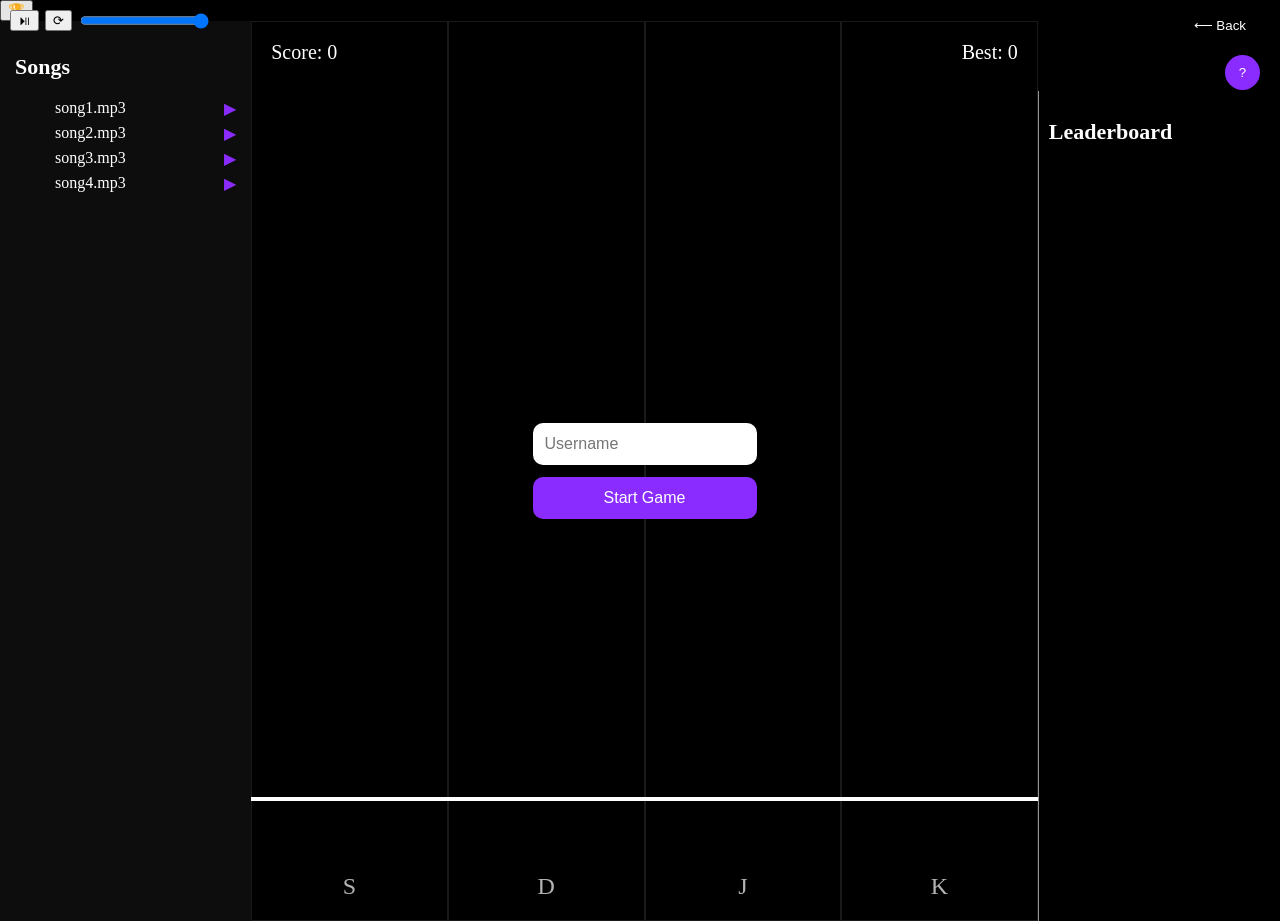
==== game/index.html @ 4e4643f5 "Update index.html" ====
<!DOCTYPE html>
<html>
<head>
<meta name="viewport" content="width=device-width, initial-scale=1.0, maximum-scale=1.0, user-scalable=no">
<link rel="stylesheet" href="style.css">
</head>
<body>

<!-- SETTINGS -->
<div id="settings">
  <button onclick="togglePlay()">⏯</button>
  <button onclick="restartGame()">⟳</button>
  <input type="range" min="0" max="1" step="0.1" value="1" onchange="setVolume(this.value)">
</div>

<button id="backBtn" onclick="goBack()">⟵ Back</button>

<button id="helpBtn">?</button>
<button id="leaderToggle">🏆</button>
  
<div id="helpBox" class="hide">
  <h3>🎮 How to Play</h3>
  <p>Press <b>S D J K</b> when notes reach the line.</p>
</div>

<div id="layout">

<!-- LEFT -->
<div id="songs">
  <h2>Songs</h2>
  <ul id="songList"></ul>
</div>

<!-- GAME -->
<div id="game">
<select id="songDropdown"></select>

<div id="score">Score: 0</div>
<div id="combo" class="hide">0x</div>
<div id="feedback"></div>
<div id="highScore">Best: 0</div>

<div id="startScreen">
  <input id="playerName" placeholder="Username">
  <button id="startBtn">Start Game</button>
</div>

<div id="lanes">
  <div class="lane" data-key="s"><span>S</span></div>
  <div class="lane" data-key="d"><span>D</span></div>
  <div class="lane" data-key="j"><span>J</span></div>
  <div class="lane" data-key="k"><span>K</span></div>
</div>

<div id="hitLine"></div>
</div>

<!-- RIGHT -->
<div id="leaderboard">
  <h2>Leaderboard</h2>
  <ul id="leaderList"></ul>
</div>

</div>

<audio id="audio" loop></audio>
<script src="script.js"></script>

</body>
</html>
---- game/style.css ----
body{
margin:0;
background:black;
color:white;
font-family:Poppins;
overflow:hidden;
}

/* LAYOUT */
#layout{
display:flex;
height:100vh;
}

/* SIDE PANELS */
#songs, #leaderboard{
width:18%;
padding:15px;
background:rgba(255,255,255,0.05);
overflow:auto;
}

#songs h2, #leaderboard h2{
font-size:22px;
}

/* GAME CENTER */
#game{
width:64%;
position:relative;

}


/* 📱 ONLY MOBILE FIX */
@media (max-width:768px){

  #game{
    width:100%;
  }

}

/* LANES */
#lanes{
display:flex;
height:100%;
}

.lane{
flex:1;
border:1px solid rgba(255,255,255,0.1);
position:relative;
display:flex;
justify-content:center;
align-items:flex-end;
font-size:24px;
}

.lane span{
margin-bottom:20px;
opacity:0.7;
}

/* NOTES */
.note{
position:absolute;
width:70%;
height:20px;
background:#8a2cff;
top:-20px;
left:15%;
border-radius:6px;
}

/* HIT LINE */
#hitLine{
position:absolute;
bottom:120px;
width:100%;
height:4px;
background:white;
}

/* TEXT UI */
#score{
position:absolute;
top:20px;
left:20px;
font-size:20px;
}

#highScore{
position:absolute;
top:20px;
right:20px;
font-size:20px;
}

#combo{
position:absolute;
top:45%;
left:50%;
transform:translateX(-50%);
font-size:48px;
color:#8a2cff;
}

#combo.hide{opacity:0;}

#feedback{
position:absolute;
top:35%;
left:50%;
transform:translateX(-50%);
font-size:30px;
opacity:0;
transition:0.3s;
}

/* START SCREEN */
#startScreen{
position:absolute;
top:50%;
left:50%;
transform:translate(-50%, -50%);
z-index:10;
display:flex;
flex-direction:column;
gap:12px;
}

#startScreen input{
padding:12px;
font-size:16px;
border-radius:10px;
border:none;
}

#startScreen button{
padding:12px;
font-size:16px;
background:#8a2cff;
border:none;
border-radius:10px;
color:white;
cursor:pointer;
}

/* SETTINGS */
#settings{
position:fixed;
top:10px;
left:10px;
z-index:999;
display:flex;
gap:6px;
}

/* HIT EFFECT */
.lane.hit{
box-shadow:0 0 20px #8a2cff;
}

/* SONG LIST */
#songs li{
display:flex;
justify-content:space-between;
cursor:pointer;
margin:6px 0;
}

#songs li span{
color:#8a2cff;
}

/* MOBILE */
@media(max-width:900px){
#songs,#leaderboard{display:none;}
#game{width:100%;}
}

#helpBtn{
position:fixed;
top:10px;
right:20px;
z-index:999;
width:35px;
height:35px;
border-radius:50%;
border:none;
background:#8a2cff;
color:white;
cursor:pointer;
}

#helpBox{
position:fixed;
top:100px;
right:10px;
width:230px;
max-height: 300px;
background:rgba(0,0,0,0.8);
padding:15px;
border-radius:10px;
z-index:999;
font-size:14px;
overflow-y: auto;
}

#helpBox::-webkit-scrollbar{
width:6px;
}

#helpBox::-webkit-scrollbar-thumb{
background:#8a2cff;
border-radius:10px;
}

#helpBox.hide{
display:none;
}
#helpBtn:hover{
box-shadow:0 0 12px #8a2cff;
transform:scale(1.1);
}

/* BACK BUTTON (TOP RIGHT) */
#backBtn{
position:fixed;
top:10px;
right:20px;

z-index:999;

padding:8px 14px;
border-radius:20px;
border:none;

background:rgba(0,0,0,0.6);
color:white;
cursor:pointer;

transition:0.3s;
}

/* HELP BUTTON (BELOW BACK) */
#helpBtn{
position:fixed;
top:55px;
right:20px;

z-index:999;

width:35px;
height:35px;
border-radius:50%;
border:none;

background:#8a2cff;
color:white;
cursor:pointer;

transition:0.3s;
}

/* OPTIONAL HOVER */
#backBtn:hover,
#helpBtn:hover{
box-shadow:0 0 10px #8a2cff;
transform:scale(1.05);
}

/* LEADERBOARD STYLE */
#leaderboard{
background:linear-gradient(180deg, rgba(20,20,30,0.9), rgba(10,10,15,0.9));
border-left:1px solid rgba(255,255,255,0.1);
width:18%;
padding:10px;

margin-top:70px; /* 👈 pushes it below buttons */
box-shadow:inset 0 10px 20px rgba(0,0,0,0.3);
}

#leaderList{
list-style:none;
padding:0;
margin:0;
}

#leaderList li{
display:flex;
justify-content:space-between;
padding:10px;
margin:6px 0;
border-radius:8px;
background:rgba(255,255,255,0.05);
transition:0.3s;
font-size:15px;
}

#leaderList li:hover{
transform:scale(1.03);
box-shadow:0 0 10px rgba(138,44,255,0.5);
}

/* TOP 3 */
.top1{
background:linear-gradient(90deg, gold, rgba(255,215,0,0.2));
color:rgb(255, 174, 0);
font-weight:bold;
}

.top2{
background:linear-gradient(90deg, rgb(230, 38, 38), rgb(224, 37, 37));
color:rgb(221, 81, 46);
}

.top3{
background:linear-gradient(90deg, #f08e2c, rgb(205, 128, 50));
color:rgb(191, 92, 248);
}

/* CURRENT PLAYER */
.me{
outline:2px solid #11c5f1;
}

/* RANK NUMBER */
.rank{
opacity:0.7;
margin-right:10px;
}

#leaderList li{
animation:fadeIn 0.4s ease;
}

@keyframes fadeIn{
from{opacity:0; transform:translateX(20px);}
to{opacity:1; transform:translateX(0);}
}

/* leaderboard style */
/* CONTAINER */
#leaderboard{
background:rgba(63, 63, 216, 0);
backdrop-filter:blur(12px);
border-left:1px solid rgba(255, 255, 255, 0.575);
width:18%;
padding:10px;

margin-top:70px; /* 👈 pushes it below buttons */
box-shadow:inset 0 10px 20px rgba(0,0,0,0.3);
}

/* LIST */
#leaderList li{
display:flex;
justify-content:space-between;
align-items:center;
padding:12px;
margin:8px 0;
border-radius:10px;
background:rgba(133, 118, 118, 0.041);
transition:0.3s;
font-size:15px;
position:relative;
overflow:hidden;
}

/* HOVER */
#leaderList li:hover{
transform:translateX(6px) scale(1.03);
box-shadow:0 0 12px rgba(138,44,255,0.6);
}

/* TOP 1 (KING MODE) */
.top1{
background:linear-gradient(90deg, gold, rgba(255,215,0,0.2));
color:rgb(255, 148, 25);
font-weight:bold;
box-shadow:0 0 15px gold;
}

/* CROWN ICON */
.top1::before{
content:"👑";
position:absolute;
left:-2px;
top:-5px;
font-size:18px;
}

/* FIRE EFFECT */
.top1{
animation:fireGlow 1.5s infinite alternate;
}

@keyframes fireGlow{
from{box-shadow:0 0 10px gold;}
to{box-shadow:0 0 25px orange;}
}

/* TOP 2 */
.top2{
background:linear-gradient(90deg, silver, rgba(200,200,200,0.2));
}

/* TOP 3 */
.top3{
background:linear-gradient(90deg, #cd7f32, rgba(205,127,50,0.2));
}

/* CURRENT PLAYER */
.me{
outline:2px solid #2cd5ff;
box-shadow:0 0 10px #2cffed;
}

/* YOU BADGE */
.me::after{
content:"YOU";
position:absolute;
right:10px;
top:50%;
transform:translateY(-50%);
font-size:10px;
background:#000000;
padding:2px 6px;
border-radius:6px;
}

/* SCORE PULSE */
.score{
animation:pulseScore 1s infinite alternate;
}

@keyframes pulseScore{
from{opacity:0.7;}
to{opacity:1;}
}

#helpBox h4{
margin-top:10px;
color:#8a2cff;
}

#helpBox hr{
border:1px solid rgba(255,255,255,0.1);
margin:8px 0;
}

@media (max-width:768px){

  #layout{
    flex-direction:column;
    align-items:center;
  }

  #songs,
  #leaderboard{
    width:100%;
  }

}

/* ========================= */
/* 📱 MOBILE ULTRA OPTIMIZATION */
/* ========================= */

@media (max-width:768px){

  /* LAYOUT STACK */
  #layout{
    flex-direction:column;
    height:auto;
  }

  /* HIDE SIDE PANELS (already doing but safer) */
  #songs,
  #leaderboard{
    display:none;
  }

  /* GAME FULL WIDTH */
  #game{
    width:100%;
    height:100vh;
  }

  /* LANES BIGGER FOR TOUCH */
  .lane{
    font-size:18px;
  }

  /* NOTES BIGGER */
  .note{
    width:80%;
    height:24px;
    left:10%;
  }

  /* HIT LINE LOWER (thumb reach) */
  #hitLine{
    bottom:100px;
  }

  /* SCORE TEXT */
  #score{
    font-size:16px;
    top:15px;
    left:15px;
  }

  #highScore{
    font-size:16px;
    top:15px;
    right:15px;
  }

  /* COMBO BIGGER */
  #combo{
    font-size:36px;
  }

  #feedback{
    font-size:22px;
  }

  /* START SCREEN FIX */
  #startScreen{
    width:90%;
  }

  #startScreen input,
  #startScreen button{
    font-size:16px;
  }

  /* HELP BOX ADJUST */
  #helpBox{
    width:90%;
    right:5%;
    top:80px;
  }

  /* BUTTONS SPACING */
  #backBtn{
    top:10px;
    right:15px;
  }

  #helpBtn{
    top:55px;
    right:15px;
  }

}

/* MOBILE SONG DROPDOWN */
#songDropdown{
display:none;
margin:10px;
padding:10px;
border-radius:10px;
background:black;
color:white;
border:1px solid #8a2cff;
}

/* SHOW ONLY ON MOBILE */
@media (max-width:768px){
  #songDropdown{
    display:block;
    width:90%;
  }
}

@media (max-width:768px){

  #score{
    top:70px;
    left:10px;
    font-size:14px;
  }

  #highScore{
    top:70px;
    right:10px;
    font-size:14px;
  }

}

@media (max-width:768px){
  h1, h2, h3{
    word-wrap:break-word;
  }
}

/* ========================= */
/* 📱 COMPLETE MOBILE FIX */
/* ========================= */

@media (max-width:768px){

  /* 🔥 HIDE DESKTOP SONG PANEL */
  #songs{
    display:none !important;
  }

  /* 🔥 STACK LAYOUT */
  #layout{
    flex-direction:column;
    height:auto;
  }

  /* 🔥 FIX TOP CONTROLS BAR */
  #settings{
    width:95%;
    left:50%;
    transform:translateX(-50%);
    top:10px;
    justify-content:center;
  }

  /* 🔥 GAME POSITION */
  #game{
    width:100%;
    height:100vh;
  }

  /* 🔥 SCORE FIX */
  #score{
    top:80px;
    left:10px;
    font-size:14px;
  }

  #highScore{
    top:80px;
    right:10px;
    font-size:14px;
  }

  /* 🔥 COMBO + FEEDBACK */
  #combo{
    font-size:36px;
  }

  #feedback{
    font-size:22px;
  }

  /* 🔥 LANES TOUCH FRIENDLY */
  .lane{
    font-size:18px;
  }

  /* 🔥 NOTES BIGGER */
  .note{
    width:80%;
    height:24px;
    left:10%;
  }

  /* 🔥 HIT LINE POSITION */
  #hitLine{
position:absolute;
bottom:110px;
width:100%;
height:5px;
background:white;
box-shadow:0 0 10px white;
z-index:10;
}

  /* 🔥 SONG DROPDOWN POSITION */
  #songDropdown{
    display:block;
    position:absolute;
    top:120px;
    left:50%;
    transform:translateX(-50%);
    width:90%;
    padding:10px;
    border-radius:10px;
    background:black;
    color:white;
    border:1px solid #8a2cff;
    z-index:20;
  }

  /* 🔥 START SCREEN FIX */
  #startScreen{
    top:55%;
    width:90%;
  }

  #startScreen input,
  #startScreen button{
    font-size:16px;
  }

  /* 🔥 HELP BOX MOBILE */
  #helpBox{
    width:90%;
    right:5%;
    top:80px;
  }

  /* 🔥 BUTTON ALIGNMENT */
  #backBtn{
    top:10px;
    right:15px;
  }

  #helpBtn{
    top:55px;
    right:15px;
  }

}

@media (max-width:768px){

  #songDropdown{
    position:fixed;
    top:70px;
    left:50%;
    transform:translateX(-50%);

    width:160px;
    height:40px;

    border-radius:20px;
    background:#111;
    color:white;
    border:1px solid #8a2cff;

    text-align:center;
    font-size:14px;

    z-index:1000;
  }

}

@media (max-width:768px){

  #hitLine{
    bottom:120px; /* bring it up */
    height:5px;
    background:#fff;
    box-shadow:0 0 10px #fff;
  }

}

#hitLine{
z-index:5;
}

.lane{
z-index:1;
}

/* 🎵 FINAL MOBILE SONG DROPDOWN */
@media (max-width:768px){

  #songDropdown{
    display:block;
    position:fixed;

    top:65px; /* below controls */
    left:50%;
    transform:translateX(-50%);

    width:150px;
    height:38px;

    border-radius:20px;
    background:#111;
    color:white;
    border:1px solid #8a2cff;

    font-size:13px;
    text-align:center;

    z-index:9999;
  }

}
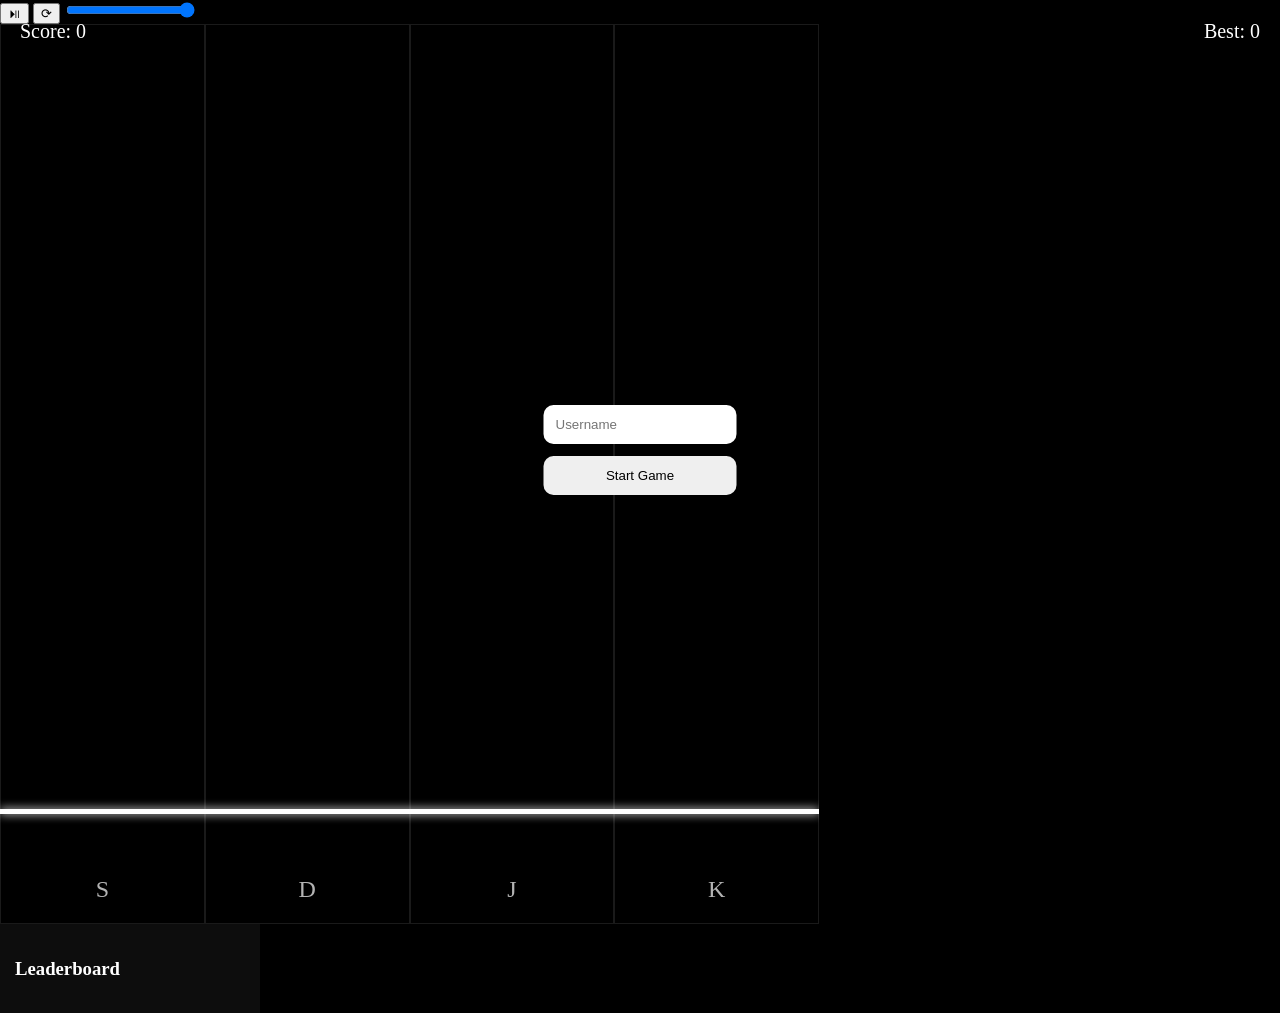
==== commit a5bba9dd: "Update index.html" ====
--- a/game/index.html
+++ b/game/index.html
@@ -1,69 +1,51 @@
 <!DOCTYPE html>
 <html>
 <head>
-<meta name="viewport" content="width=device-width, initial-scale=1.0, maximum-scale=1.0, user-scalable=no">
+<meta name="viewport" content="width=device-width, initial-scale=1.0">
 <link rel="stylesheet" href="style.css">
 </head>
 <body>
 
-<!-- SETTINGS -->
-<div id="settings">
+<!-- TOP CONTROLS -->
+<div id="topBar">
   <button onclick="togglePlay()">⏯</button>
   <button onclick="restartGame()">⟳</button>
   <input type="range" min="0" max="1" step="0.1" value="1" onchange="setVolume(this.value)">
 </div>
 
-<button id="backBtn" onclick="goBack()">⟵ Back</button>
-
-<button id="helpBtn">?</button>
-<button id="leaderToggle">🏆</button>
-  
-<div id="helpBox" class="hide">
-  <h3>🎮 How to Play</h3>
-  <p>Press <b>S D J K</b> when notes reach the line.</p>
-</div>
-
-<div id="layout">
-
-<!-- LEFT -->
-<div id="songs">
-  <h2>Songs</h2>
-  <ul id="songList"></ul>
-</div>
-
-<!-- GAME -->
-<div id="game">
+<!-- MOBILE SONG SELECT -->
 <select id="songDropdown"></select>
 
+<!-- UI -->
 <div id="score">Score: 0</div>
-<div id="combo" class="hide">0x</div>
+<div id="highScore">Best: 0</div>
+<div id="combo"></div>
 <div id="feedback"></div>
-<div id="highScore">Best: 0</div>
 
+<!-- START -->
 <div id="startScreen">
   <input id="playerName" placeholder="Username">
   <button id="startBtn">Start Game</button>
 </div>
 
-<div id="lanes">
-  <div class="lane" data-key="s"><span>S</span></div>
-  <div class="lane" data-key="d"><span>D</span></div>
-  <div class="lane" data-key="j"><span>J</span></div>
-  <div class="lane" data-key="k"><span>K</span></div>
+<!-- GAME -->
+<div id="game">
+  <div id="lanes">
+    <div class="lane" data-key="s"><span>S</span></div>
+    <div class="lane" data-key="d"><span>D</span></div>
+    <div class="lane" data-key="j"><span>J</span></div>
+    <div class="lane" data-key="k"><span>K</span></div>
+  </div>
+  <div id="hitLine"></div>
 </div>
 
-<div id="hitLine"></div>
-</div>
-
-<!-- RIGHT -->
+<!-- LEADERBOARD -->
 <div id="leaderboard">
-  <h2>Leaderboard</h2>
+  <h3>Leaderboard</h3>
   <ul id="leaderList"></ul>
 </div>
 
-</div>
-
-<audio id="audio" loop></audio>
+<audio id="audio"></audio>
 <script src="script.js"></script>
 
 </body>
--- a/game/style.css
+++ b/game/style.css
@@ -12,7 +12,6 @@
 height:100vh;
 }
 
-/* SIDE PANELS */
 #songs, #leaderboard{
 width:18%;
 padding:15px;
@@ -20,25 +19,11 @@
 overflow:auto;
 }
 
-#songs h2, #leaderboard h2{
-font-size:22px;
-}
-
-/* GAME CENTER */
 #game{
 width:64%;
 position:relative;
-
-}
-
-
-/* 📱 ONLY MOBILE FIX */
-@media (max-width:768px){
-
-  #game{
-    width:100%;
-  }
-
+height:100vh;
+overflow:hidden;
 }
 
 /* LANES */
@@ -50,7 +35,6 @@
 .lane{
 flex:1;
 border:1px solid rgba(255,255,255,0.1);
-position:relative;
 display:flex;
 justify-content:center;
 align-items:flex-end;
@@ -76,13 +60,14 @@
 /* HIT LINE */
 #hitLine{
 position:absolute;
-bottom:120px;
+bottom:110px;
 width:100%;
-height:4px;
+height:5px;
 background:white;
+box-shadow:0 0 10px white;
 }
 
-/* TEXT UI */
+/* TEXT */
 #score{
 position:absolute;
 top:20px;
@@ -97,54 +82,23 @@
 font-size:20px;
 }
 
-#combo{
-position:absolute;
-top:45%;
-left:50%;
-transform:translateX(-50%);
-font-size:48px;
-color:#8a2cff;
-}
-
-#combo.hide{opacity:0;}
-
-#feedback{
-position:absolute;
-top:35%;
-left:50%;
-transform:translateX(-50%);
-font-size:30px;
-opacity:0;
-transition:0.3s;
-}
-
-/* START SCREEN */
+/* START */
 #startScreen{
 position:absolute;
 top:50%;
 left:50%;
 transform:translate(-50%, -50%);
-z-index:10;
 display:flex;
 flex-direction:column;
 gap:12px;
+z-index:10;
 }
 
-#startScreen input{
+#startScreen input,
+#startScreen button{
 padding:12px;
-font-size:16px;
 border-radius:10px;
 border:none;
-}
-
-#startScreen button{
-padding:12px;
-font-size:16px;
-background:#8a2cff;
-border:none;
-border-radius:10px;
-color:white;
-cursor:pointer;
 }
 
 /* SETTINGS */
@@ -157,638 +111,82 @@
 gap:6px;
 }
 
-/* HIT EFFECT */
-.lane.hit{
-box-shadow:0 0 20px #8a2cff;
-}
-
-/* SONG LIST */
-#songs li{
-display:flex;
-justify-content:space-between;
-cursor:pointer;
-margin:6px 0;
-}
-
-#songs li span{
-color:#8a2cff;
-}
-
-/* MOBILE */
-@media(max-width:900px){
-#songs,#leaderboard{display:none;}
-#game{width:100%;}
-}
-
-#helpBtn{
-position:fixed;
-top:10px;
-right:20px;
-z-index:999;
-width:35px;
-height:35px;
-border-radius:50%;
-border:none;
-background:#8a2cff;
-color:white;
-cursor:pointer;
-}
-
-#helpBox{
-position:fixed;
-top:100px;
-right:10px;
-width:230px;
-max-height: 300px;
-background:rgba(0,0,0,0.8);
-padding:15px;
-border-radius:10px;
-z-index:999;
-font-size:14px;
-overflow-y: auto;
-}
-
-#helpBox::-webkit-scrollbar{
-width:6px;
-}
-
-#helpBox::-webkit-scrollbar-thumb{
-background:#8a2cff;
-border-radius:10px;
-}
-
-#helpBox.hide{
-display:none;
-}
-#helpBtn:hover{
-box-shadow:0 0 12px #8a2cff;
-transform:scale(1.1);
-}
-
-/* BACK BUTTON (TOP RIGHT) */
-#backBtn{
-position:fixed;
-top:10px;
-right:20px;
-
-z-index:999;
-
-padding:8px 14px;
-border-radius:20px;
-border:none;
-
-background:rgba(0,0,0,0.6);
-color:white;
-cursor:pointer;
-
-transition:0.3s;
-}
-
-/* HELP BUTTON (BELOW BACK) */
-#helpBtn{
-position:fixed;
-top:55px;
-right:20px;
-
-z-index:999;
-
-width:35px;
-height:35px;
-border-radius:50%;
-border:none;
-
-background:#8a2cff;
-color:white;
-cursor:pointer;
-
-transition:0.3s;
-}
-
-/* OPTIONAL HOVER */
-#backBtn:hover,
-#helpBtn:hover{
-box-shadow:0 0 10px #8a2cff;
-transform:scale(1.05);
-}
-
-/* LEADERBOARD STYLE */
-#leaderboard{
-background:linear-gradient(180deg, rgba(20,20,30,0.9), rgba(10,10,15,0.9));
-border-left:1px solid rgba(255,255,255,0.1);
-width:18%;
-padding:10px;
-
-margin-top:70px; /* 👈 pushes it below buttons */
-box-shadow:inset 0 10px 20px rgba(0,0,0,0.3);
-}
-
-#leaderList{
-list-style:none;
-padding:0;
-margin:0;
-}
-
-#leaderList li{
-display:flex;
-justify-content:space-between;
-padding:10px;
-margin:6px 0;
-border-radius:8px;
-background:rgba(255,255,255,0.05);
-transition:0.3s;
-font-size:15px;
-}
-
-#leaderList li:hover{
-transform:scale(1.03);
-box-shadow:0 0 10px rgba(138,44,255,0.5);
-}
-
-/* TOP 3 */
-.top1{
-background:linear-gradient(90deg, gold, rgba(255,215,0,0.2));
-color:rgb(255, 174, 0);
-font-weight:bold;
-}
-
-.top2{
-background:linear-gradient(90deg, rgb(230, 38, 38), rgb(224, 37, 37));
-color:rgb(221, 81, 46);
-}
-
-.top3{
-background:linear-gradient(90deg, #f08e2c, rgb(205, 128, 50));
-color:rgb(191, 92, 248);
-}
-
-/* CURRENT PLAYER */
-.me{
-outline:2px solid #11c5f1;
-}
-
-/* RANK NUMBER */
-.rank{
-opacity:0.7;
-margin-right:10px;
-}
-
-#leaderList li{
-animation:fadeIn 0.4s ease;
-}
-
-@keyframes fadeIn{
-from{opacity:0; transform:translateX(20px);}
-to{opacity:1; transform:translateX(0);}
-}
-
-/* leaderboard style */
-/* CONTAINER */
-#leaderboard{
-background:rgba(63, 63, 216, 0);
-backdrop-filter:blur(12px);
-border-left:1px solid rgba(255, 255, 255, 0.575);
-width:18%;
-padding:10px;
-
-margin-top:70px; /* 👈 pushes it below buttons */
-box-shadow:inset 0 10px 20px rgba(0,0,0,0.3);
-}
-
-/* LIST */
-#leaderList li{
-display:flex;
-justify-content:space-between;
-align-items:center;
-padding:12px;
-margin:8px 0;
-border-radius:10px;
-background:rgba(133, 118, 118, 0.041);
-transition:0.3s;
-font-size:15px;
-position:relative;
-overflow:hidden;
-}
-
-/* HOVER */
-#leaderList li:hover{
-transform:translateX(6px) scale(1.03);
-box-shadow:0 0 12px rgba(138,44,255,0.6);
-}
-
-/* TOP 1 (KING MODE) */
-.top1{
-background:linear-gradient(90deg, gold, rgba(255,215,0,0.2));
-color:rgb(255, 148, 25);
-font-weight:bold;
-box-shadow:0 0 15px gold;
-}
-
-/* CROWN ICON */
-.top1::before{
-content:"👑";
-position:absolute;
-left:-2px;
-top:-5px;
-font-size:18px;
-}
-
-/* FIRE EFFECT */
-.top1{
-animation:fireGlow 1.5s infinite alternate;
-}
-
-@keyframes fireGlow{
-from{box-shadow:0 0 10px gold;}
-to{box-shadow:0 0 25px orange;}
-}
-
-/* TOP 2 */
-.top2{
-background:linear-gradient(90deg, silver, rgba(200,200,200,0.2));
-}
-
-/* TOP 3 */
-.top3{
-background:linear-gradient(90deg, #cd7f32, rgba(205,127,50,0.2));
-}
-
-/* CURRENT PLAYER */
-.me{
-outline:2px solid #2cd5ff;
-box-shadow:0 0 10px #2cffed;
-}
-
-/* YOU BADGE */
-.me::after{
-content:"YOU";
-position:absolute;
-right:10px;
-top:50%;
-transform:translateY(-50%);
-font-size:10px;
-background:#000000;
-padding:2px 6px;
-border-radius:6px;
-}
-
-/* SCORE PULSE */
-.score{
-animation:pulseScore 1s infinite alternate;
-}
-
-@keyframes pulseScore{
-from{opacity:0.7;}
-to{opacity:1;}
-}
-
-#helpBox h4{
-margin-top:10px;
-color:#8a2cff;
-}
-
-#helpBox hr{
-border:1px solid rgba(255,255,255,0.1);
-margin:8px 0;
-}
-
-@media (max-width:768px){
-
-  #layout{
-    flex-direction:column;
-    align-items:center;
-  }
-
-  #songs,
-  #leaderboard{
-    width:100%;
-  }
-
-}
-
-/* ========================= */
-/* 📱 MOBILE ULTRA OPTIMIZATION */
-/* ========================= */
-
-@media (max-width:768px){
-
-  /* LAYOUT STACK */
-  #layout{
-    flex-direction:column;
-    height:auto;
-  }
-
-  /* HIDE SIDE PANELS (already doing but safer) */
-  #songs,
-  #leaderboard{
-    display:none;
-  }
-
-  /* GAME FULL WIDTH */
-  #game{
-    width:100%;
-    height:100vh;
-  }
-
-  /* LANES BIGGER FOR TOUCH */
-  .lane{
-    font-size:18px;
-  }
-
-  /* NOTES BIGGER */
-  .note{
-    width:80%;
-    height:24px;
-    left:10%;
-  }
-
-  /* HIT LINE LOWER (thumb reach) */
-  #hitLine{
-    bottom:100px;
-  }
-
-  /* SCORE TEXT */
-  #score{
-    font-size:16px;
-    top:15px;
-    left:15px;
-  }
-
-  #highScore{
-    font-size:16px;
-    top:15px;
-    right:15px;
-  }
-
-  /* COMBO BIGGER */
-  #combo{
-    font-size:36px;
-  }
-
-  #feedback{
-    font-size:22px;
-  }
-
-  /* START SCREEN FIX */
-  #startScreen{
-    width:90%;
-  }
-
-  #startScreen input,
-  #startScreen button{
-    font-size:16px;
-  }
-
-  /* HELP BOX ADJUST */
-  #helpBox{
-    width:90%;
-    right:5%;
-    top:80px;
-  }
-
-  /* BUTTONS SPACING */
-  #backBtn{
-    top:10px;
-    right:15px;
-  }
-
-  #helpBtn{
-    top:55px;
-    right:15px;
-  }
-
-}
-
-/* MOBILE SONG DROPDOWN */
+/* DROPDOWN DEFAULT */
 #songDropdown{
 display:none;
-margin:10px;
-padding:10px;
-border-radius:10px;
-background:black;
+background:#111;
 color:white;
 border:1px solid #8a2cff;
 }
 
-/* SHOW ONLY ON MOBILE */
-@media (max-width:768px){
-  #songDropdown{
-    display:block;
-    width:90%;
-  }
+/* MOBILE */
+@media(max-width:768px){
+
+#layout{
+flex-direction:column;
 }
 
-@media (max-width:768px){
+#songs,#leaderboard{
+display:none;
+}
 
-  #score{
-    top:70px;
-    left:10px;
-    font-size:14px;
-  }
+#game{
+width:100%;
+}
 
-  #highScore{
-    top:70px;
-    right:10px;
-    font-size:14px;
-  }
+/* CONTROLS */
+#settings{
+top:20px;
+left:50%;
+transform:translateX(-50%);
+}
+
+/* DROPDOWN */
+#songDropdown{
+display:block;
+position:fixed;
+top:70px;
+left:50%;
+transform:translateX(-50%);
+width:200px;
+height:45px;
+border-radius:25px;
+z-index:9999;
+}
+
+/* SCORE */
+#score{
+top:120px;
+left:10px;
+font-size:14px;
+}
+
+#highScore{
+top:120px;
+right:10px;
+font-size:14px;
+}
+
+/* LANES */
+.lane{
+font-size:18px;
+}
+
+/* START */
+#startScreen{
+width:85%;
+top:55%;
+}
+
+/* BUTTONS */
+#backBtn{
+top:20px;
+right:10px;
+}
+
+#helpBtn{
+top:70px;
+right:10px;
+}
 
 }
-
-@media (max-width:768px){
-  h1, h2, h3{
-    word-wrap:break-word;
-  }
-}
-
-/* ========================= */
-/* 📱 COMPLETE MOBILE FIX */
-/* ========================= */
-
-@media (max-width:768px){
-
-  /* 🔥 HIDE DESKTOP SONG PANEL */
-  #songs{
-    display:none !important;
-  }
-
-  /* 🔥 STACK LAYOUT */
-  #layout{
-    flex-direction:column;
-    height:auto;
-  }
-
-  /* 🔥 FIX TOP CONTROLS BAR */
-  #settings{
-    width:95%;
-    left:50%;
-    transform:translateX(-50%);
-    top:10px;
-    justify-content:center;
-  }
-
-  /* 🔥 GAME POSITION */
-  #game{
-    width:100%;
-    height:100vh;
-  }
-
-  /* 🔥 SCORE FIX */
-  #score{
-    top:80px;
-    left:10px;
-    font-size:14px;
-  }
-
-  #highScore{
-    top:80px;
-    right:10px;
-    font-size:14px;
-  }
-
-  /* 🔥 COMBO + FEEDBACK */
-  #combo{
-    font-size:36px;
-  }
-
-  #feedback{
-    font-size:22px;
-  }
-
-  /* 🔥 LANES TOUCH FRIENDLY */
-  .lane{
-    font-size:18px;
-  }
-
-  /* 🔥 NOTES BIGGER */
-  .note{
-    width:80%;
-    height:24px;
-    left:10%;
-  }
-
-  /* 🔥 HIT LINE POSITION */
-  #hitLine{
-position:absolute;
-bottom:110px;
-width:100%;
-height:5px;
-background:white;
-box-shadow:0 0 10px white;
-z-index:10;
-}
-
-  /* 🔥 SONG DROPDOWN POSITION */
-  #songDropdown{
-    display:block;
-    position:absolute;
-    top:120px;
-    left:50%;
-    transform:translateX(-50%);
-    width:90%;
-    padding:10px;
-    border-radius:10px;
-    background:black;
-    color:white;
-    border:1px solid #8a2cff;
-    z-index:20;
-  }
-
-  /* 🔥 START SCREEN FIX */
-  #startScreen{
-    top:55%;
-    width:90%;
-  }
-
-  #startScreen input,
-  #startScreen button{
-    font-size:16px;
-  }
-
-  /* 🔥 HELP BOX MOBILE */
-  #helpBox{
-    width:90%;
-    right:5%;
-    top:80px;
-  }
-
-  /* 🔥 BUTTON ALIGNMENT */
-  #backBtn{
-    top:10px;
-    right:15px;
-  }
-
-  #helpBtn{
-    top:55px;
-    right:15px;
-  }
-
-}
-
-@media (max-width:768px){
-
-  #songDropdown{
-    position:fixed;
-    top:70px;
-    left:50%;
-    transform:translateX(-50%);
-
-    width:160px;
-    height:40px;
-
-    border-radius:20px;
-    background:#111;
-    color:white;
-    border:1px solid #8a2cff;
-
-    text-align:center;
-    font-size:14px;
-
-    z-index:1000;
-  }
-
-}
-
-@media (max-width:768px){
-
-  #hitLine{
-    bottom:120px; /* bring it up */
-    height:5px;
-    background:#fff;
-    box-shadow:0 0 10px #fff;
-  }
-
-}
-
-#hitLine{
-z-index:5;
-}
-
-.lane{
-z-index:1;
-}
-
-/* 🎵 FINAL MOBILE SONG DROPDOWN */
-@media (max-width:768px){
-
-  #songDropdown{
-    display:block;
-    position:fixed;
-
-    top:65px; /* below controls */
-    left:50%;
-    transform:translateX(-50%);
-
-    width:150px;
-    height:38px;
-
-    border-radius:20px;
-    background:#111;
-    color:white;
-    border:1px solid #8a2cff;
-
-    font-size:13px;
-    text-align:center;
-
-    z-index:9999;
-  }
-
-}
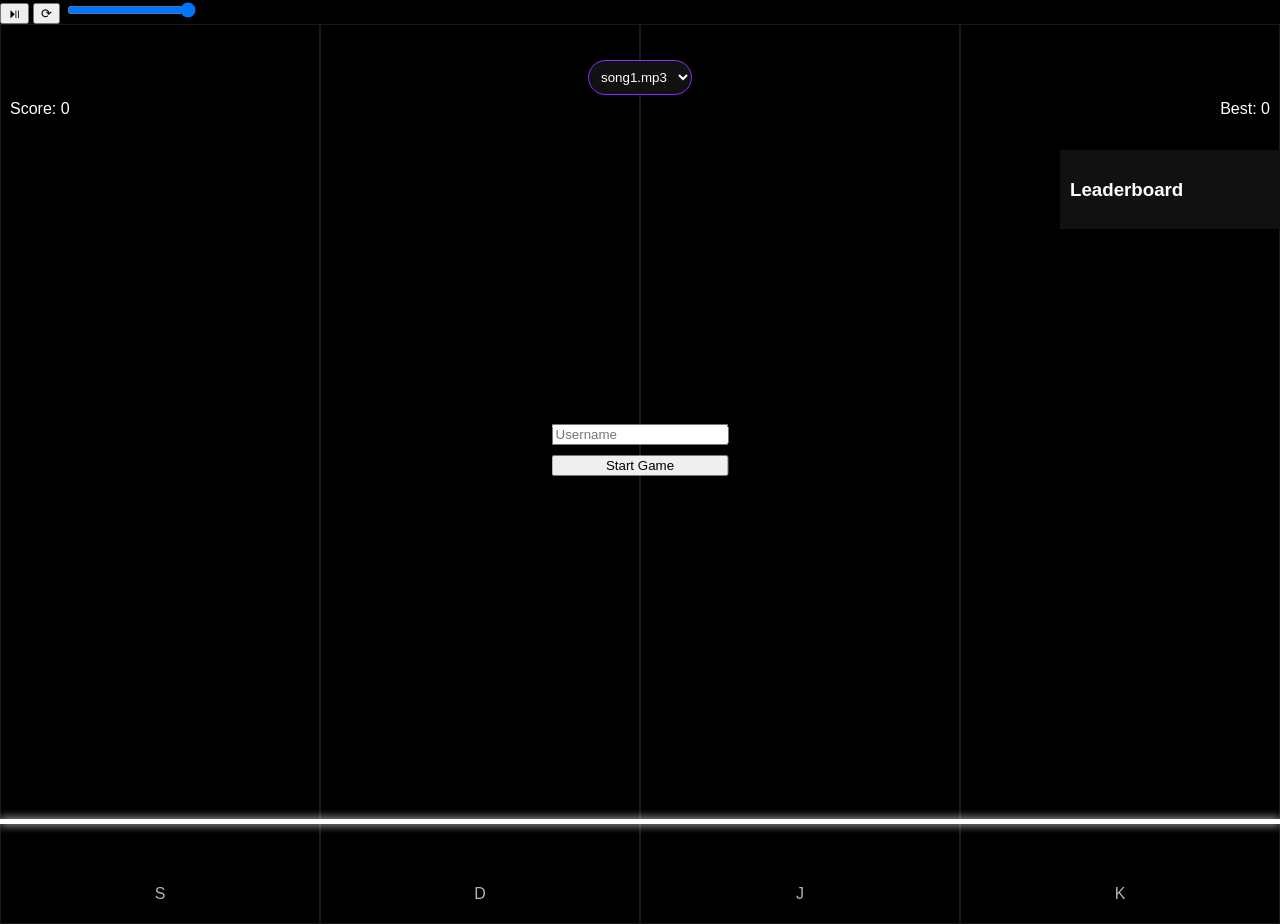
==== commit 597f2a87: "Update index.html" ====
--- a/game/index.html
+++ b/game/index.html
@@ -6,14 +6,14 @@
 </head>
 <body>
 
-<!-- TOP CONTROLS -->
-<div id="topBar">
+<!-- CONTROLS -->
+<div id="settings">
   <button onclick="togglePlay()">⏯</button>
   <button onclick="restartGame()">⟳</button>
   <input type="range" min="0" max="1" step="0.1" value="1" onchange="setVolume(this.value)">
 </div>
 
-<!-- MOBILE SONG SELECT -->
+<!-- SONG SELECT -->
 <select id="songDropdown"></select>
 
 <!-- UI -->
--- a/game/style.css
+++ b/game/style.css
@@ -2,31 +2,41 @@
 margin:0;
 background:black;
 color:white;
-font-family:Poppins;
+font-family:sans-serif;
 overflow:hidden;
 }
 
-/* LAYOUT */
-#layout{
+/* TOP BAR */
+#topBar{
+position:fixed;
+top:10px;
+left:50%;
+transform:translateX(-50%);
 display:flex;
-height:100vh;
+gap:10px;
+z-index:1000;
 }
 
-#songs, #leaderboard{
-width:18%;
-padding:15px;
-background:rgba(255,255,255,0.05);
-overflow:auto;
+/* DROPDOWN */
+#songDropdown{
+position:fixed;
+top:60px;
+left:50%;
+transform:translateX(-50%);
+z-index:1000;
+padding:8px;
+border-radius:20px;
+background:#111;
+color:white;
+border:1px solid #8a2cff;
 }
 
+/* GAME */
 #game{
-width:64%;
+height:100vh;
 position:relative;
-height:100vh;
-overflow:hidden;
 }
 
-/* LANES */
 #lanes{
 display:flex;
 height:100%;
@@ -38,7 +48,6 @@
 display:flex;
 justify-content:center;
 align-items:flex-end;
-font-size:24px;
 }
 
 .lane span{
@@ -46,13 +55,12 @@
 opacity:0.7;
 }
 
-/* NOTES */
+/* NOTE */
 .note{
 position:absolute;
 width:70%;
 height:20px;
 background:#8a2cff;
-top:-20px;
 left:15%;
 border-radius:6px;
 }
@@ -60,133 +68,68 @@
 /* HIT LINE */
 #hitLine{
 position:absolute;
-bottom:110px;
+bottom:100px;
 width:100%;
 height:5px;
 background:white;
 box-shadow:0 0 10px white;
 }
 
-/* TEXT */
-#score{
-position:absolute;
-top:20px;
-left:20px;
-font-size:20px;
+/* UI */
+#score{position:fixed;top:100px;left:10px;}
+#highScore{position:fixed;top:100px;right:10px;}
+
+#combo{
+position:fixed;
+top:50%;
+left:50%;
+transform:translateX(-50%);
+font-size:30px;
+color:#8a2cff;
 }
 
-#highScore{
-position:absolute;
-top:20px;
-right:20px;
-font-size:20px;
+#feedback{
+position:fixed;
+top:40%;
+left:50%;
+transform:translateX(-50%);
 }
 
 /* START */
 #startScreen{
-position:absolute;
+position:fixed;
 top:50%;
 left:50%;
-transform:translate(-50%, -50%);
+transform:translate(-50%,-50%);
 display:flex;
 flex-direction:column;
-gap:12px;
-z-index:10;
+gap:10px;
 }
 
-#startScreen input,
-#startScreen button{
-padding:12px;
-border-radius:10px;
-border:none;
-}
-
-/* SETTINGS */
-#settings{
+/* LEADERBOARD */
+#leaderboard{
 position:fixed;
-top:10px;
-left:10px;
-z-index:999;
-display:flex;
-gap:6px;
-}
-
-/* DROPDOWN DEFAULT */
-#songDropdown{
-display:none;
+right:0;
+top:150px;
+width:200px;
+max-height:300px;
+overflow:auto;
 background:#111;
-color:white;
-border:1px solid #8a2cff;
+padding:10px;
 }
 
 /* MOBILE */
 @media(max-width:768px){
 
-#layout{
-flex-direction:column;
+#leaderboard{
+width:100%;
+bottom:0;
+top:auto;
+max-height:200px;
 }
 
-#songs,#leaderboard{
-display:none;
-}
-
-#game{
-width:100%;
-}
-
-/* CONTROLS */
-#settings{
-top:20px;
-left:50%;
-transform:translateX(-50%);
-}
-
-/* DROPDOWN */
 #songDropdown{
-display:block;
-position:fixed;
-top:70px;
-left:50%;
-transform:translateX(-50%);
-width:200px;
-height:45px;
-border-radius:25px;
-z-index:9999;
-}
-
-/* SCORE */
-#score{
-top:120px;
-left:10px;
-font-size:14px;
-}
-
-#highScore{
-top:120px;
-right:10px;
-font-size:14px;
-}
-
-/* LANES */
-.lane{
-font-size:18px;
-}
-
-/* START */
-#startScreen{
-width:85%;
-top:55%;
-}
-
-/* BUTTONS */
-#backBtn{
-top:20px;
-right:10px;
-}
-
-#helpBtn{
-top:70px;
-right:10px;
+top:80px;
 }
 
 }
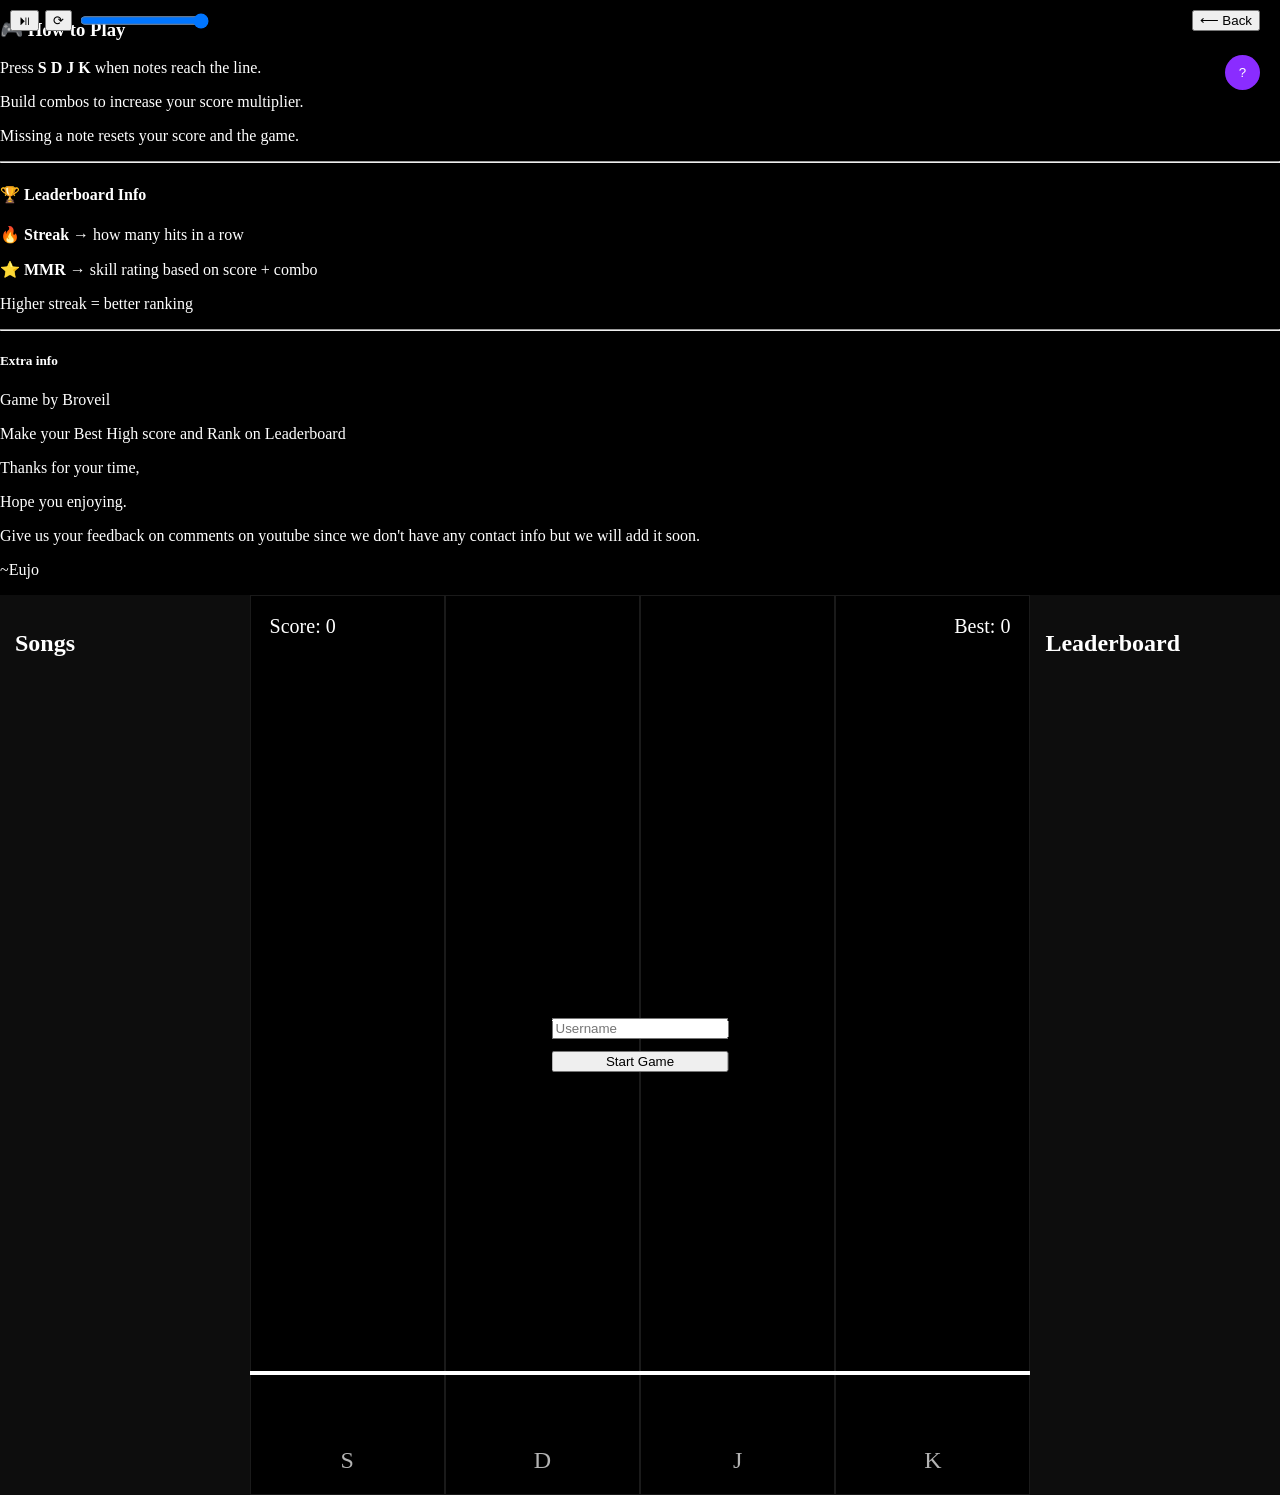
==== commit bc4ce778: "Update index.html" ====
--- a/game/index.html
+++ b/game/index.html
@@ -1,52 +1,93 @@
 <!DOCTYPE html>
 <html>
 <head>
-<meta name="viewport" content="width=device-width, initial-scale=1.0">
+<meta name="viewport" content="width=device-width, initial-scale=1.0, maximum-scale=1.0, user-scalable=no">
 <link rel="stylesheet" href="style.css">
 </head>
 <body>
 
-<!-- CONTROLS -->
+<!-- SETTINGS -->
 <div id="settings">
   <button onclick="togglePlay()">⏯</button>
   <button onclick="restartGame()">⟳</button>
   <input type="range" min="0" max="1" step="0.1" value="1" onchange="setVolume(this.value)">
 </div>
 
-<!-- SONG SELECT -->
-<select id="songDropdown"></select>
+<button id="backBtn" onclick="goBack()">⟵ Back</button>
 
-<!-- UI -->
-<div id="score">Score: 0</div>
-<div id="highScore">Best: 0</div>
-<div id="combo"></div>
-<div id="feedback"></div>
+<button id="helpBtn">?</button>
 
-<!-- START -->
-<div id="startScreen">
-  <input id="playerName" placeholder="Username">
-  <button id="startBtn">Start Game</button>
+<div id="helpBox" class="hide">
+
+  <h3>🎮 How to Play</h3>
+  <p>Press <b>S D J K</b> when notes reach the line.</p>
+  <p>Build combos to increase your score multiplier.</p>
+  <p>Missing a note resets your score and the game.</p>
+
+  <hr>
+
+  <h4>🏆 Leaderboard Info</h4>
+  <p>🔥 <b>Streak</b> → how many hits in a row</p>
+  <p>⭐ <b>MMR</b> → skill rating based on score + combo</p>
+  <p>Higher streak = better ranking</p>
+
+  <hr>
+
+  <h5> Extra info</h5>
+  <p>Game by Broveil</p>
+  <p>Make your Best High score and Rank on Leaderboard</p>
+  <p>Thanks for your time,</p>
+  <p>Hope you enjoying.</p>
+  <p>Give us your feedback on comments on youtube since we don't have any contact info but we will add it soon.</p>
+  <p>~Eujo</p>
+
+</div>
+
+<div id="layout">
+
+<!-- LEFT -->
+<div id="songs">
+  <h2>Songs</h2>
+  <ul id="songList"></ul>
 </div>
 
 <!-- GAME -->
 <div id="game">
-  <div id="lanes">
-    <div class="lane" data-key="s"><span>S</span></div>
-    <div class="lane" data-key="d"><span>D</span></div>
-    <div class="lane" data-key="j"><span>J</span></div>
-    <div class="lane" data-key="k"><span>K</span></div>
-  </div>
-  <div id="hitLine"></div>
+<select id="songDropdown"></select>
+<div id="score">Score: 0</div>
+<div id="combo" class="hide">0x</div>
+<div id="feedback"></div>
+<div id="highScore">Best: 0</div>
+
+<div id="startScreen">
+
+  <input id="playerName" placeholder="Username">
+
+  <button id="startBtn">Start Game</button>
+
 </div>
 
-<!-- LEADERBOARD -->
+<div id="lanes">
+  <div class="lane" data-key="s"><span>S</span></div>
+  <div class="lane" data-key="d"><span>D</span></div>
+  <div class="lane" data-key="j"><span>J</span></div>
+  <div class="lane" data-key="k"><span>K</span></div>
+</div>
+
+<div id="hitLine"></div>
+
+</div>
+
+<!-- RIGHT -->
 <div id="leaderboard">
-  <h3>Leaderboard</h3>
+  <h2>Leaderboard</h2>
   <ul id="leaderList"></ul>
 </div>
 
-<audio id="audio"></audio>
+</div>
+
+<audio id="audio" loop></audio>
+
 <script src="script.js"></script>
-
 </body>
 </html>
--- a/game/style.css
+++ b/game/style.css
@@ -2,41 +2,30 @@
 margin:0;
 background:black;
 color:white;
-font-family:sans-serif;
+font-family:Poppins;
 overflow:hidden;
 }
 
-/* TOP BAR */
-#topBar{
-position:fixed;
-top:10px;
-left:50%;
-transform:translateX(-50%);
+/* LAYOUT */
+#layout{
 display:flex;
-gap:10px;
-z-index:1000;
+height:100vh;
 }
 
-/* DROPDOWN */
-#songDropdown{
-position:fixed;
-top:60px;
-left:50%;
-transform:translateX(-50%);
-z-index:1000;
-padding:8px;
-border-radius:20px;
-background:#111;
-color:white;
-border:1px solid #8a2cff;
+#songs, #leaderboard{
+width:18%;
+padding:15px;
+background:rgba(255,255,255,0.05);
+overflow:auto;
 }
 
-/* GAME */
 #game{
+width:64%;
+position:relative;
 height:100vh;
-position:relative;
 }
 
+/* LANES */
 #lanes{
 display:flex;
 height:100%;
@@ -45,9 +34,11 @@
 .lane{
 flex:1;
 border:1px solid rgba(255,255,255,0.1);
+position:relative;
 display:flex;
 justify-content:center;
 align-items:flex-end;
+font-size:24px;
 }
 
 .lane span{
@@ -55,12 +46,13 @@
 opacity:0.7;
 }
 
-/* NOTE */
+/* NOTES */
 .note{
 position:absolute;
 width:70%;
 height:20px;
 background:#8a2cff;
+top:-20px;
 left:15%;
 border-radius:6px;
 }
@@ -68,68 +60,94 @@
 /* HIT LINE */
 #hitLine{
 position:absolute;
-bottom:100px;
+bottom:120px;
 width:100%;
-height:5px;
+height:4px;
 background:white;
-box-shadow:0 0 10px white;
+z-index:5;
 }
 
 /* UI */
-#score{position:fixed;top:100px;left:10px;}
-#highScore{position:fixed;top:100px;right:10px;}
+#score{
+position:absolute;
+top:20px;
+left:20px;
+font-size:20px;
+}
+
+#highScore{
+position:absolute;
+top:20px;
+right:20px;
+font-size:20px;
+}
 
 #combo{
-position:fixed;
-top:50%;
+position:absolute;
+top:45%;
+left:50%;
+transform:translateX(-50%);
+font-size:48px;
+color:#8a2cff;
+}
+
+#combo.hide{opacity:0;}
+
+#feedback{
+position:absolute;
+top:35%;
 left:50%;
 transform:translateX(-50%);
 font-size:30px;
-color:#8a2cff;
-}
-
-#feedback{
-position:fixed;
-top:40%;
-left:50%;
-transform:translateX(-50%);
+opacity:0;
+transition:0.3s;
 }
 
 /* START */
 #startScreen{
-position:fixed;
+position:absolute;
 top:50%;
 left:50%;
-transform:translate(-50%,-50%);
+transform:translate(-50%, -50%);
+z-index:10;
 display:flex;
 flex-direction:column;
-gap:10px;
+gap:12px;
 }
 
-/* LEADERBOARD */
-#leaderboard{
+/* SETTINGS */
+#settings{
 position:fixed;
-right:0;
-top:150px;
-width:200px;
-max-height:300px;
-overflow:auto;
-background:#111;
-padding:10px;
+top:10px;
+left:10px;
+z-index:999;
+display:flex;
+gap:6px;
 }
 
-/* MOBILE */
-@media(max-width:768px){
-
-#leaderboard{
-width:100%;
-bottom:0;
-top:auto;
-max-height:200px;
+/* HELP */
+#helpBtn{
+position:fixed;
+top:55px;
+right:20px;
+z-index:999;
+width:35px;
+height:35px;
+border-radius:50%;
+border:none;
+background:#8a2cff;
+color:white;
+cursor:pointer;
 }
 
-#songDropdown{
-top:80px;
+#backBtn{
+position:fixed;
+top:10px;
+right:20px;
+z-index:999;
 }
 
+/* SONG DROPDOWN (HIDDEN ON DESKTOP) */
+#songDropdown{
+display:none;
 }
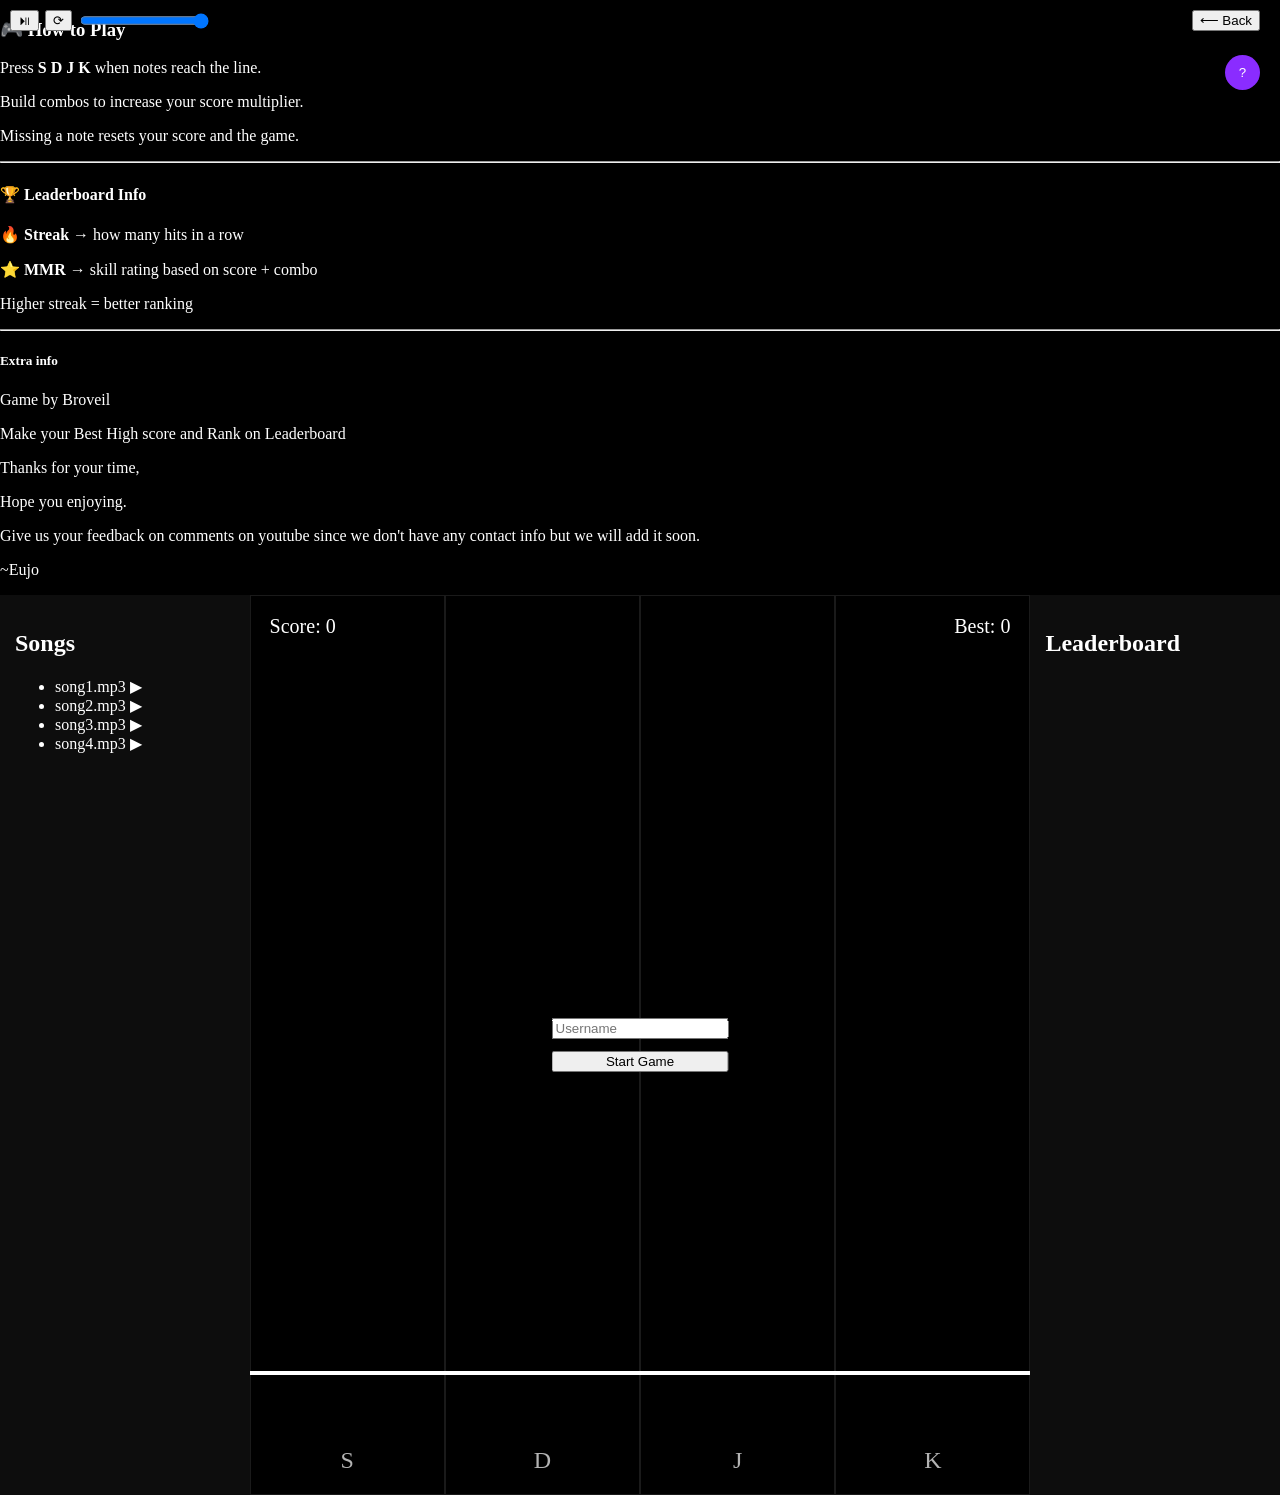
==== commit 3169699d: "Update index.html" ====
--- a/game/index.html
+++ b/game/index.html
@@ -3,6 +3,7 @@
 <head>
 <meta name="viewport" content="width=device-width, initial-scale=1.0, maximum-scale=1.0, user-scalable=no">
 <link rel="stylesheet" href="style.css">
+<link rel="stylesheet" href="mobile.css">
 </head>
 <body>
 
--- a/game/mobile.css
+++ b/game/mobile.css
@@ -0,0 +1,87 @@
+@media (max-width:768px){
+
+/* LAYOUT */
+#layout{
+flex-direction:column;
+height:auto;
+}
+
+/* HIDE SIDE PANELS */
+#songs,
+#leaderboard{
+display:none;
+}
+
+/* GAME */
+#game{
+width:100%;
+height:100vh;
+}
+
+/* CONTROLS */
+#settings{
+left:50%;
+transform:translateX(-50%);
+top:10px;
+}
+
+/* SONG DROPDOWN */
+#songDropdown{
+display:block;
+position:fixed;
+
+top:60px;
+left:50%;
+transform:translateX(-50%);
+
+width:160px;
+height:40px;
+
+border-radius:20px;
+background:#111;
+color:white;
+border:1px solid #8a2cff;
+
+text-align:center;
+z-index:9999;
+}
+
+/* SCORE */
+#score{
+top:100px;
+left:10px;
+font-size:14px;
+}
+
+#highScore{
+top:100px;
+right:10px;
+font-size:14px;
+}
+
+/* HITLINE */
+#hitLine{
+bottom:110px;
+height:5px;
+box-shadow:0 0 10px white;
+}
+
+/* LANES */
+.lane{
+font-size:18px;
+}
+
+/* NOTES */
+.note{
+width:80%;
+height:24px;
+left:10%;
+}
+
+/* START */
+#startScreen{
+top:55%;
+width:90%;
+}
+
+}
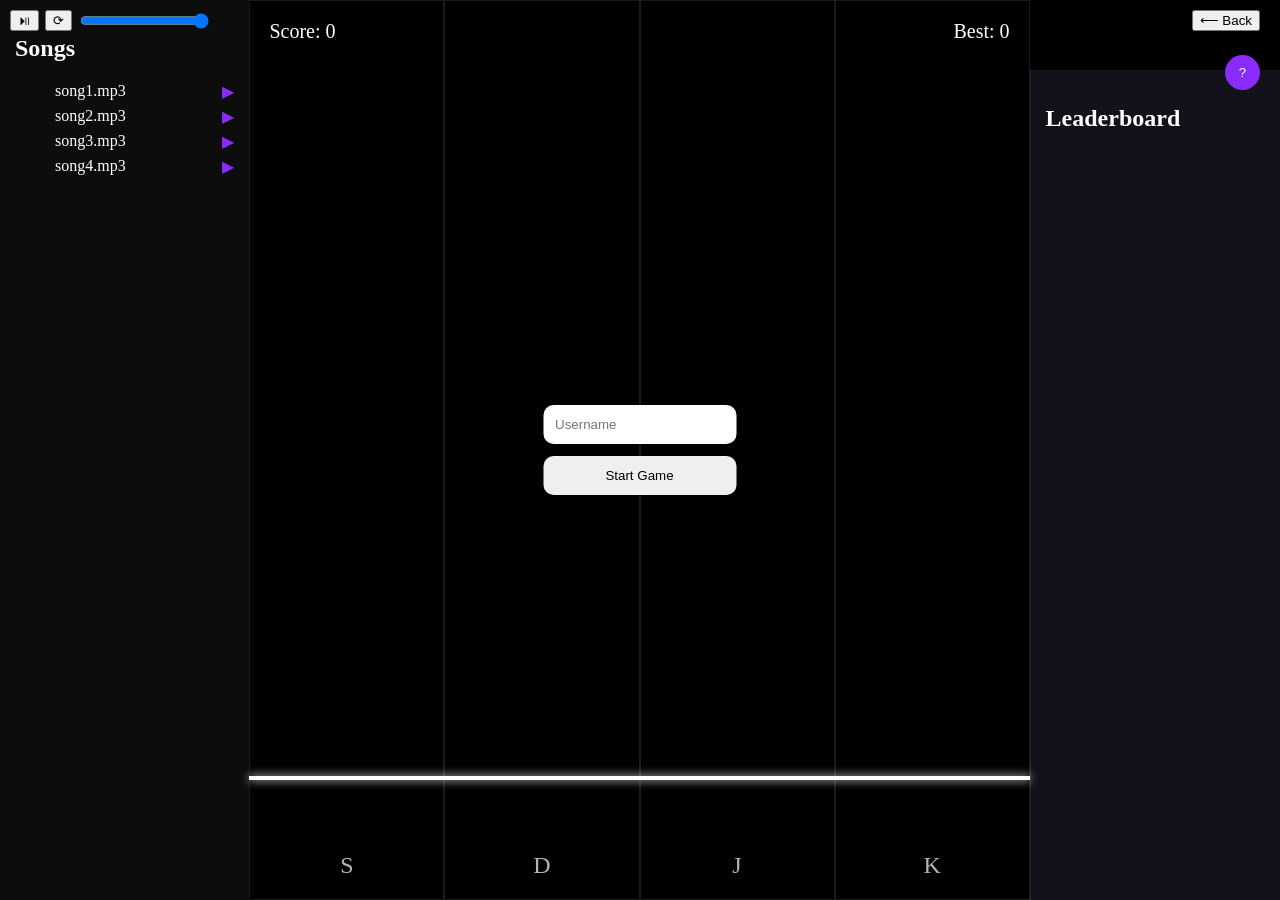
==== commit f825d47e: "Update index.html" ====
--- a/game/index.html
+++ b/game/index.html
@@ -56,7 +56,7 @@
 <div id="game">
 <select id="songDropdown"></select>
 <div id="score">Score: 0</div>
-<div id="combo" class="hide">0x</div>
+<div id="combo" class="hide"></div>
 <div id="feedback"></div>
 <div id="highScore">Best: 0</div>
 
--- a/game/style.css
+++ b/game/style.css
@@ -1,3 +1,4 @@
+/* BASE */
 body{
 margin:0;
 background:black;
@@ -12,17 +13,20 @@
 height:100vh;
 }
 
-#songs, #leaderboard{
+/* SIDE PANELS */
+#songs,
+#leaderboard{
 width:18%;
 padding:15px;
 background:rgba(255,255,255,0.05);
 overflow:auto;
 }
 
+/* GAME */
 #game{
 width:64%;
+height:100vh;
 position:relative;
-height:100vh;
 }
 
 /* LANES */
@@ -34,11 +38,12 @@
 .lane{
 flex:1;
 border:1px solid rgba(255,255,255,0.1);
-position:relative;
 display:flex;
 justify-content:center;
 align-items:flex-end;
 font-size:24px;
+position:relative;
+z-index:1;
 }
 
 .lane span{
@@ -49,11 +54,11 @@
 /* NOTES */
 .note{
 position:absolute;
+top:-20px;
+left:15%;
 width:70%;
 height:20px;
 background:#8a2cff;
-top:-20px;
-left:15%;
 border-radius:6px;
 }
 
@@ -64,6 +69,7 @@
 width:100%;
 height:4px;
 background:white;
+box-shadow:0 0 10px white;
 z-index:5;
 }
 
@@ -86,12 +92,17 @@
 position:absolute;
 top:45%;
 left:50%;
-transform:translateX(-50%);
+transform:translateX(-50%) scale(1);
 font-size:48px;
 color:#8a2cff;
-}
-
-#combo.hide{opacity:0;}
+opacity:0;
+transition:0.2s ease;
+}
+
+#combo.show{
+opacity:1;
+transform:translateX(-50%) scale(1.2);
+}
 
 #feedback{
 position:absolute;
@@ -103,16 +114,23 @@
 transition:0.3s;
 }
 
-/* START */
+/* START SCREEN */
 #startScreen{
 position:absolute;
 top:50%;
 left:50%;
-transform:translate(-50%, -50%);
-z-index:10;
+transform:translate(-50%,-50%);
 display:flex;
 flex-direction:column;
 gap:12px;
+z-index:10;
+}
+
+#startScreen input,
+#startScreen button{
+padding:12px;
+border-radius:10px;
+border:none;
 }
 
 /* SETTINGS */
@@ -120,34 +138,97 @@
 position:fixed;
 top:10px;
 left:10px;
-z-index:999;
 display:flex;
 gap:6px;
-}
-
-/* HELP */
+z-index:999;
+}
+
+/* BUTTONS */
+#backBtn{
+position:fixed;
+top:10px;
+right:20px;
+z-index:999;
+}
+
 #helpBtn{
 position:fixed;
 top:55px;
 right:20px;
-z-index:999;
 width:35px;
 height:35px;
 border-radius:50%;
-border:none;
 background:#8a2cff;
 color:white;
+border:none;
 cursor:pointer;
-}
-
-#backBtn{
-position:fixed;
-top:10px;
-right:20px;
-z-index:999;
-}
-
-/* SONG DROPDOWN (HIDDEN ON DESKTOP) */
+z-index:999;
+}
+
+/* HELP BOX */
+#helpBox{
+position:fixed;
+top:100px;
+right:10px;
+width:230px;
+max-height:300px;
+background:rgba(0,0,0,0.8);
+padding:15px;
+border-radius:10px;
+overflow-y:auto;
+z-index:999;
+}
+
+#helpBox.hide{
+display:none;
+}
+
+/* SONG LIST */
+#songs li{
+display:flex;
+justify-content:space-between;
+margin:6px 0;
+cursor:pointer;
+}
+
+#songs li span{
+color:#8a2cff;
+}
+
+/* LEADERBOARD */
+#leaderboard{
+margin-top:70px;
+background:rgba(20,20,30,0.9);
+border-left:1px solid rgba(255,255,255,0.1);
+}
+
+#leaderList{
+list-style:none;
+padding:0;
+margin:0;
+}
+
+#leaderList li{
+display:flex;
+justify-content:space-between;
+padding:10px;
+margin:6px 0;
+border-radius:8px;
+background:rgba(255,255,255,0.05);
+transition:0.3s;
+}
+
+#leaderList li:hover{
+transform:scale(1.03);
+box-shadow:0 0 10px rgba(138,44,255,0.5);
+}
+
+/* TOP RANKS */
+.top1{color:gold;}
+.top2{color:silver;}
+.top3{color:#cd7f32;}
+
+/* DROPDOWN HIDDEN ON DESKTOP */
 #songDropdown{
 display:none;
 }
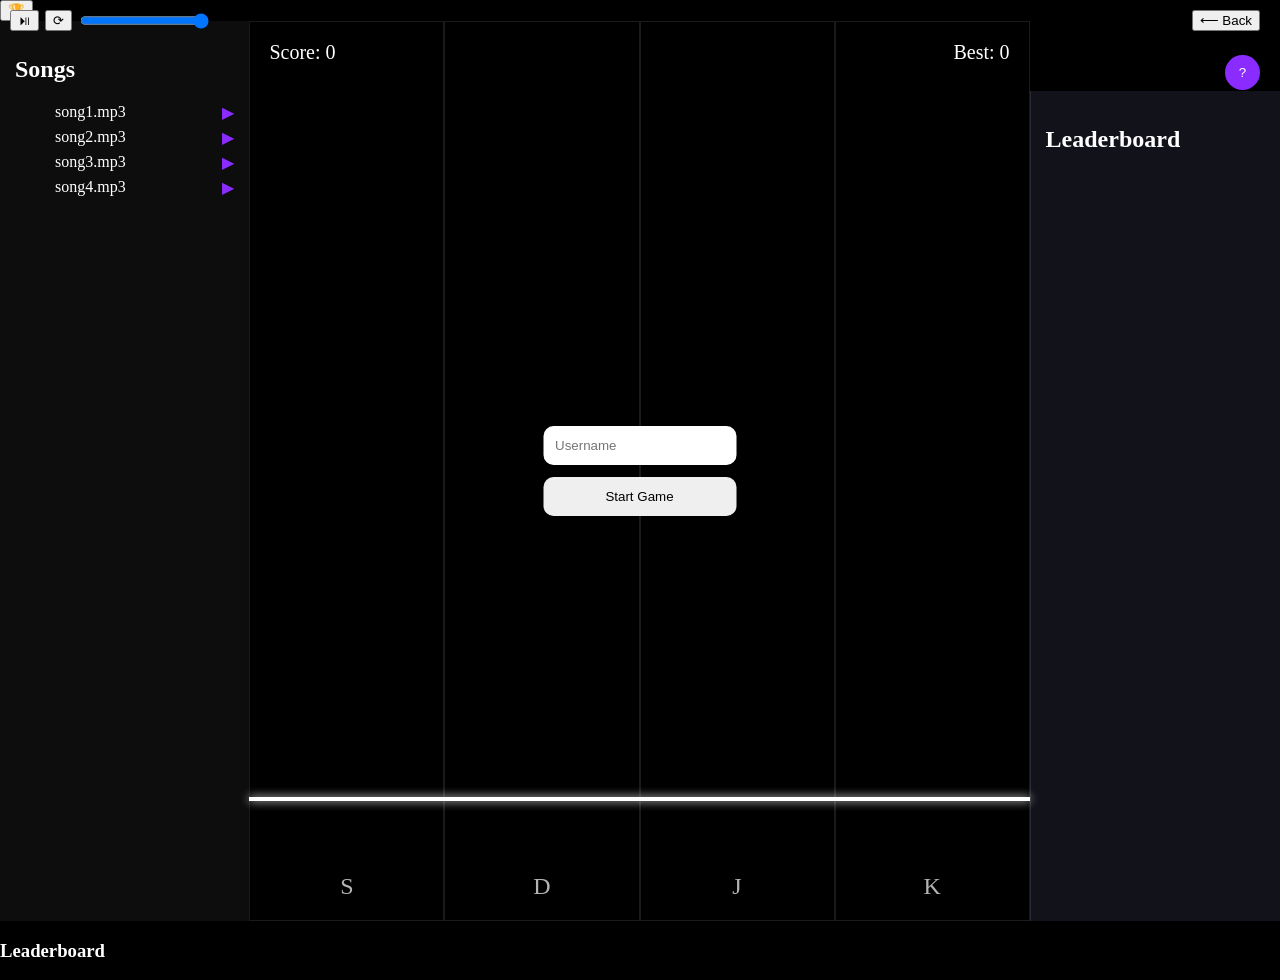
==== commit 80470ba4: "Update index.html" ====
--- a/game/index.html
+++ b/game/index.html
@@ -13,7 +13,7 @@
   <button onclick="restartGame()">⟳</button>
   <input type="range" min="0" max="1" step="0.1" value="1" onchange="setVolume(this.value)">
 </div>
-
+<button id="leaderBtn">🏆</button>
 <button id="backBtn" onclick="goBack()">⟵ Back</button>
 
 <button id="helpBtn">?</button>
@@ -86,7 +86,10 @@
 </div>
 
 </div>
-
+<div id="leaderPanel">
+  <h3>Leaderboard</h3>
+  <ul id="leaderListMobile"></ul>
+</div>
 <audio id="audio" loop></audio>
 
 <script src="script.js"></script>
--- a/game/mobile.css
+++ b/game/mobile.css
@@ -1,35 +1,37 @@
+/* MOBILE ONLY */
 @media (max-width:768px){
 
 /* LAYOUT */
 #layout{
 flex-direction:column;
-height:auto;
+height:100vh;
 }
 
-/* HIDE SIDE PANELS */
+/* REMOVE SIDE PANELS */
 #songs,
 #leaderboard{
 display:none;
 }
 
-/* GAME */
+/* GAME FULLSCREEN */
 #game{
 width:100%;
 height:100vh;
 }
 
-/* CONTROLS */
+/* SETTINGS (CENTER TOP) */
 #settings{
+top:10px;
 left:50%;
 transform:translateX(-50%);
-top:10px;
+gap:8px;
 }
 
 /* SONG DROPDOWN */
 #songDropdown{
 display:block;
+
 position:fixed;
-
 top:60px;
 left:50%;
 transform:translateX(-50%);
@@ -48,22 +50,38 @@
 
 /* SCORE */
 #score{
-top:100px;
+top:110px;
 left:10px;
 font-size:14px;
 }
 
 #highScore{
-top:100px;
+top:110px;
 right:10px;
 font-size:14px;
 }
 
-/* HITLINE */
+/* COMBO */
+#combo{
+font-size:32px;
+top:40%;
+}
+
+/* HIT LINE */
 #hitLine{
-bottom:110px;
+position:absolute;
+
+top:55%;   /* 🔥 this is the key */
+
+transform:translateY(-50%);
+
 height:5px;
+width:100%;
+
+background:white;
 box-shadow:0 0 10px white;
+
+z-index:10;
 }
 
 /* LANES */
@@ -74,14 +92,25 @@
 /* NOTES */
 .note{
 width:80%;
-height:24px;
+height:22px;
 left:10%;
 }
 
-/* START */
+/* START SCREEN */
 #startScreen{
 top:55%;
 width:90%;
 }
 
+/* BUTTONS */
+#backBtn{
+top:10px;
+right:10px;
 }
+
+#helpBtn{
+top:55px;
+right:10px;
+}
+
+}
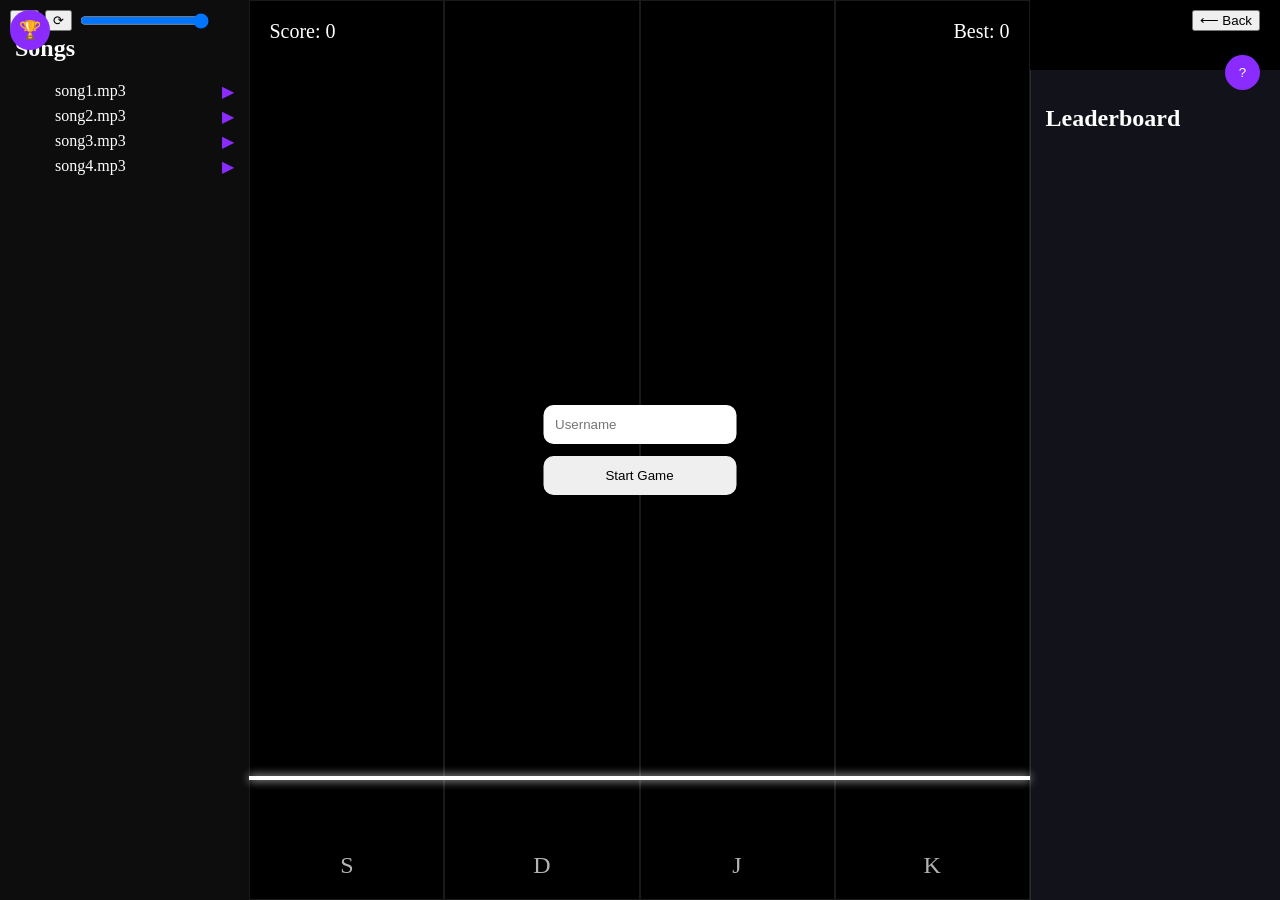
==== commit dffcd0ba: "Update index.html" ====
--- a/game/index.html
+++ b/game/index.html
@@ -86,10 +86,13 @@
 </div>
 
 </div>
+  
 <div id="leaderPanel">
+  <button id="closeLeader">✖</button>
   <h3>Leaderboard</h3>
   <ul id="leaderListMobile"></ul>
 </div>
+  
 <audio id="audio" loop></audio>
 
 <script src="script.js"></script>
--- a/game/style.css
+++ b/game/style.css
@@ -232,3 +232,8 @@
 #songDropdown{
 display:none;
 }
+
+#leaderBtn,
+#leaderPanel{
+display:none;
+}
--- a/game/mobile.css
+++ b/game/mobile.css
@@ -71,7 +71,7 @@
 #hitLine{
 position:absolute;
 
-top:55%;   /* 🔥 this is the key */
+top:65%;   /* 🔥 this is the key */
 
 transform:translateY(-50%);
 
@@ -114,3 +114,49 @@
 }
 
 }
+
+/* LEADERBOARD BUTTON */
+#leaderBtn{
+position:fixed;
+top:10px;
+left:10px;
+
+width:40px;
+height:40px;
+
+border:none;
+border-radius:50%;
+
+background:#8a2cff;
+color:white;
+font-size:18px;
+
+z-index:1000;
+}
+
+/* PANEL */
+#leaderPanel{
+position:fixed;
+top:0;
+left:-100%;
+
+width:80%;
+height:100%;
+
+background:#111;
+padding:20px;
+
+transition:0.3s ease;
+
+z-index:9999;
+overflow-y:auto;
+}
+
+/* OPEN STATE */
+#leaderPanel.open{
+left:0;
+}
+#leaderBtn,
+#leaderPanel{
+display:block;
+}
